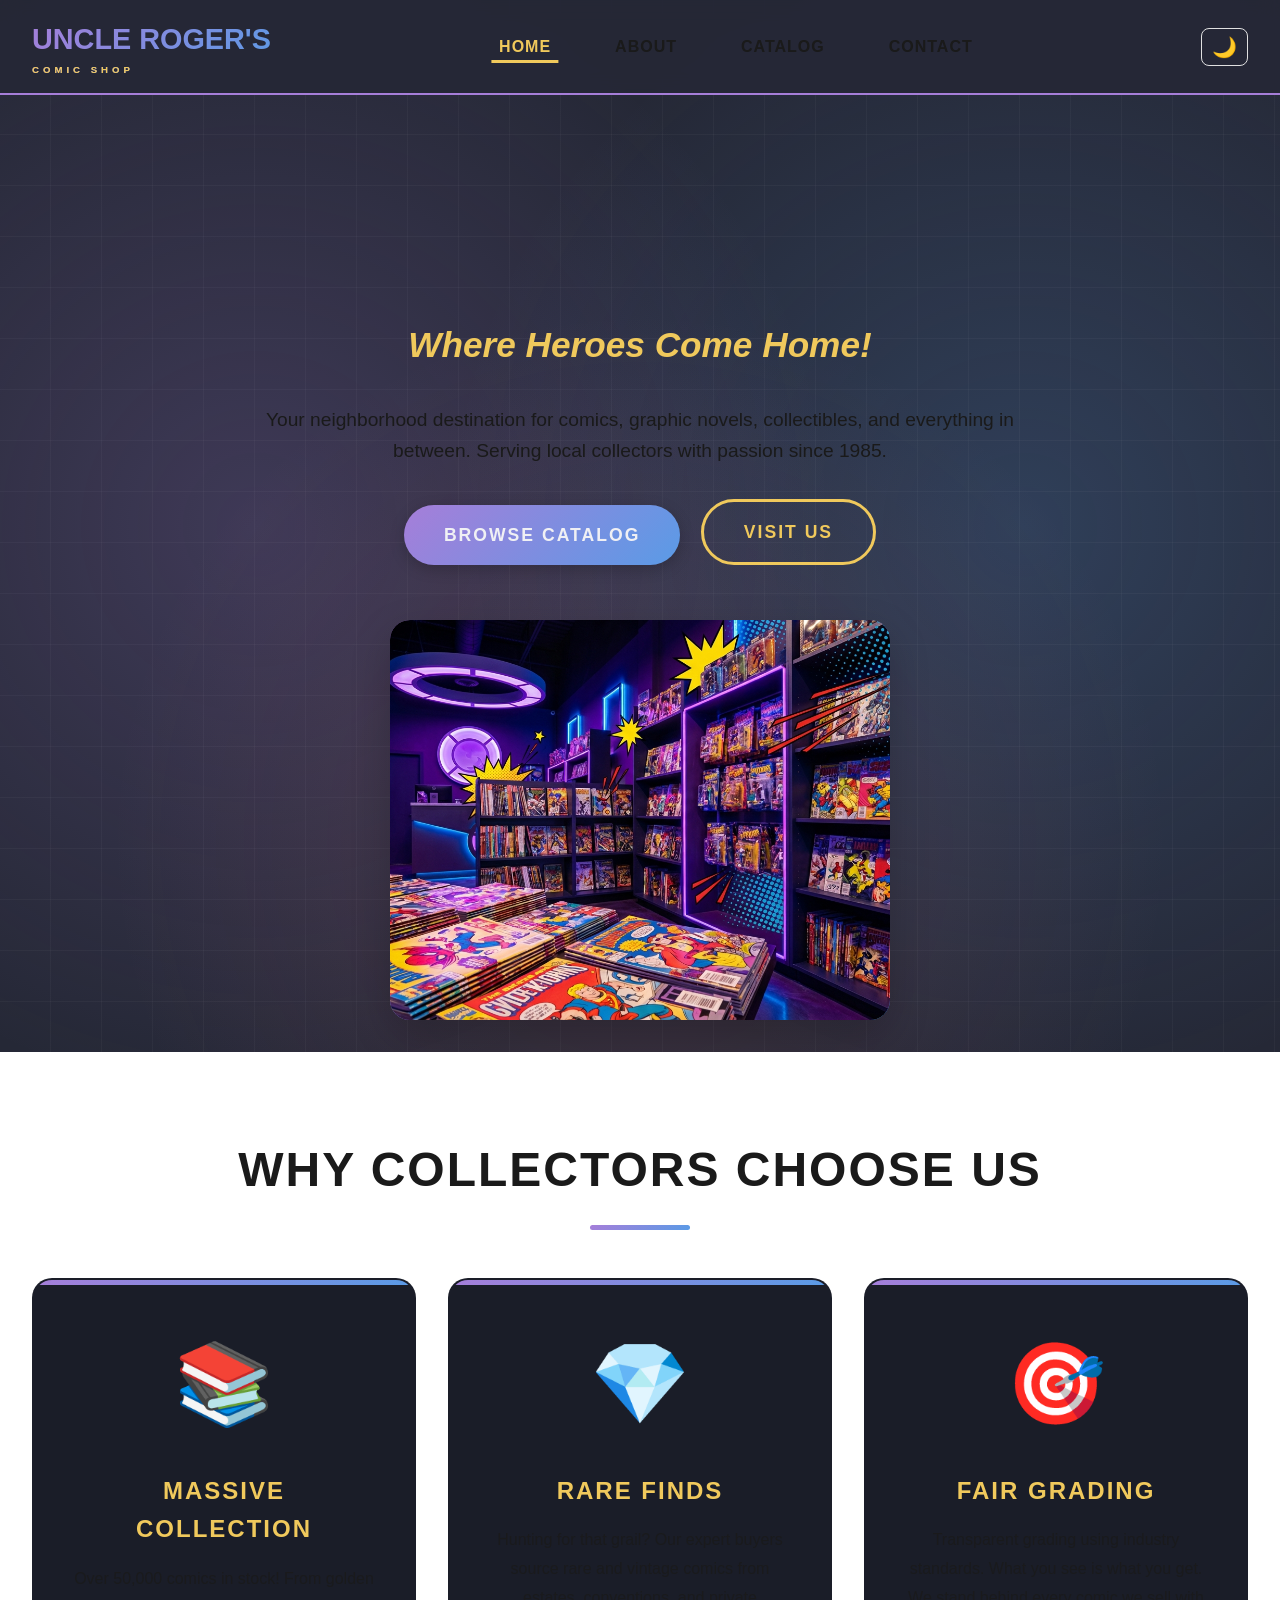
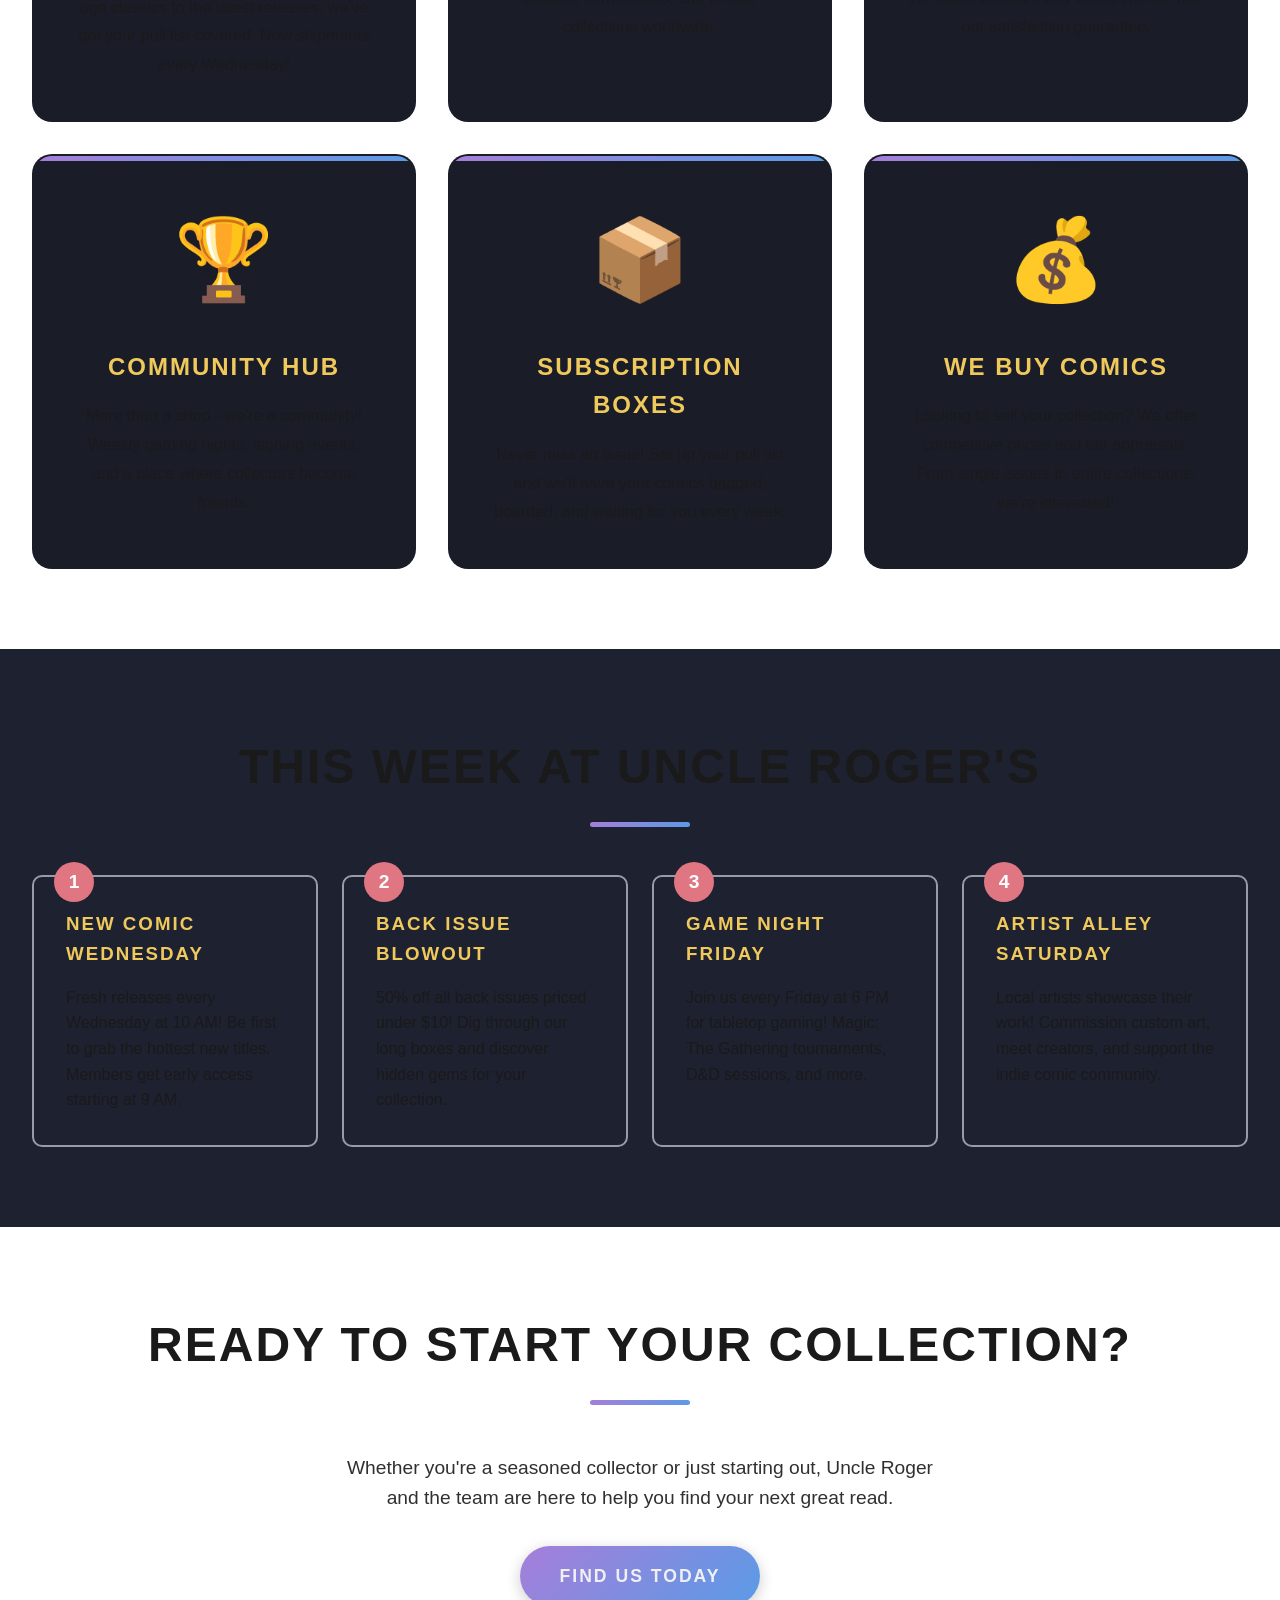
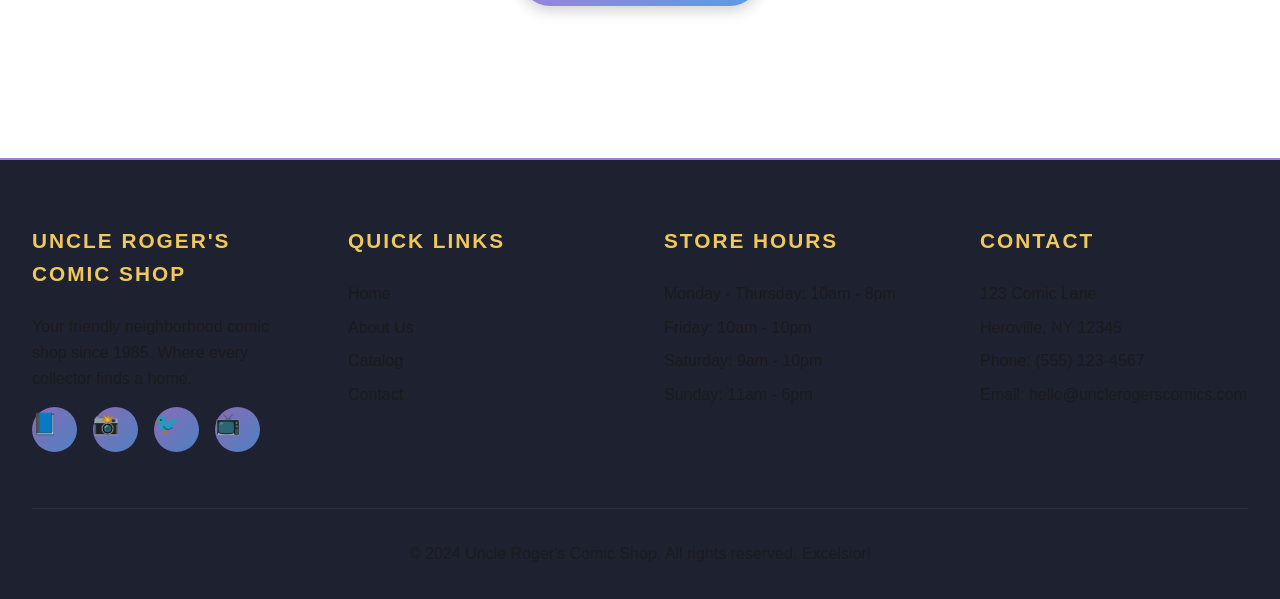
==== index.html @ 34885dcc "Initial commit: DIG4503 week 5 static site Co-Authored-By: Claude Opus 4.6 <noreply@anthropic.com>" ====
<!DOCTYPE html>
<html lang="en">

<head>
  <meta charset="UTF-8">
  <meta name="viewport" content="width=device-width, initial-scale=1.0">
  <meta name="description"
    content="Uncle Roger's Comic Shop - Your local destination for comics, collectibles, and community. Serving collectors since 1985.">
  <title>Uncle Roger's Comic Shop | Home</title>
  <script>
    document.documentElement.classList.add('no-transition');
    try {
      const saved = localStorage.getItem('theme');
      if (saved === 'dark') {
        document.documentElement.setAttribute('data-theme', 'dark');
      } else if (!saved && window.matchMedia('(prefers-color-scheme: dark)').matches) {
        document.documentElement.setAttribute('data-theme', 'dark');
      }
    } catch (e) {
      // localStorage not available, check system preference only
      if (window.matchMedia('(prefers-color-scheme: dark)').matches) {
        document.documentElement.setAttribute('data-theme', 'dark');
      }
    }
    window.addEventListener('DOMContentLoaded', () => {
      requestAnimationFrame(() => {
        document.documentElement.classList.remove('no-transition');
      });
    });
  </script>
  <link rel="stylesheet" href="styles.css">
</head>

<body>
  <!-- Navigation -->
  <nav class="navbar">
    <div class="nav-container">
      <a href="index.html" class="logo">
        UNCLE ROGER'S
        <span>COMIC SHOP</span>
      </a>
      <div class="menu-toggle" onclick="toggleMenu()">
        <span></span>
        <span></span>
        <span></span>
      </div>
      <ul class="nav-links" id="navLinks">
        <li><a href="index.html" class="active">Home</a></li>
        <li><a href="about.html">About</a></li>
        <li><a href="menu.html">Catalog</a></li>
        <li><a href="contact.html">Contact</a></li>
      </ul>
      <button id="theme-toggle" aria-label="Toggle dark mode">🌙</button>
    </div>
  </nav>

  <!-- Hero Section -->
  <section class="hero">
    <div class="hero-wrapper">
      <div class="hero-content">
        <h1 class="fade-in">UNCLE ROGER'S<br>COMIC SHOP</h1>
        <p class="tagline fade-in delay-1">Where Heroes Come Home!</p>
        <p class="fade-in delay-2">
          Your neighborhood destination for comics, graphic novels, collectibles,
          and everything in between. Serving local collectors with passion since 1985.
        </p>
        <div class="fade-in delay-3">
          <a href="menu.html" class="btn btn-primary">Browse Catalog</a>
          <a href="contact.html" class="btn btn-secondary" style="margin-left: 1rem;">Visit Us</a>
        </div>
      </div>
      <div class="hero-image fade-in delay-2">
        <div class="image-placeholder">
          <img src="public/images/hero.jpg" alt="Uncle Roger's Comic Shop - Bold 90s Comic Book Collection">
        </div>
      </div>
    </div>
  </section>

  <!-- Features Section -->
  <section class="section">
    <h2 class="section-title">Why Collectors Choose Us</h2>
    <div class="features-grid">
      <div class="feature-card fade-in">
        <span class="feature-icon">📚</span>
        <h3>Massive Collection</h3>
        <p>Over 50,000 comics in stock! From golden age classics to the latest releases, we've got your pull list
          covered. New shipments every Wednesday!</p>
      </div>
      <div class="feature-card fade-in delay-1">
        <span class="feature-icon">💎</span>
        <h3>Rare Finds</h3>
        <p>Hunting for that grail? Our expert buyers source rare and vintage comics from estates, conventions, and
          private collections worldwide.</p>
      </div>
      <div class="feature-card fade-in delay-2">
        <span class="feature-icon">🎯</span>
        <h3>Fair Grading</h3>
        <p>Transparent grading using industry standards. What you see is what you get. We stand behind every comic we
          sell with our satisfaction guarantee.</p>
      </div>
      <div class="feature-card fade-in delay-3">
        <span class="feature-icon">🏆</span>
        <h3>Community Hub</h3>
        <p>More than a shop - we're a community! Weekly gaming nights, signing events, and a place where collectors
          become friends.</p>
      </div>
      <div class="feature-card fade-in delay-4">
        <span class="feature-icon">📦</span>
        <h3>Subscription Boxes</h3>
        <p>Never miss an issue! Set up your pull list and we'll have your comics bagged, boarded, and waiting for you
          every week.</p>
      </div>
      <div class="feature-card fade-in">
        <span class="feature-icon">💰</span>
        <h3>We Buy Comics</h3>
        <p>Looking to sell your collection? We offer competitive prices and fair appraisals. From single issues to
          entire collections, we're interested!</p>
      </div>
    </div>
  </section>

  <!-- What's New Section -->
  <section class="section" style="background: var(--darker-bg); margin: 0; max-width: 100%; padding: 5rem 2rem;">
    <div style="max-width: 1400px; margin: 0 auto;">
      <h2 class="section-title">This Week at Uncle Roger's</h2>
      <div class="comic-panels">
        <div class="panel">
          <span class="panel-number">1</span>
          <h3 style="color: var(--primary-yellow); margin-bottom: 1rem;">New Comic Wednesday</h3>
          <p>Fresh releases every Wednesday at 10 AM! Be first to grab the hottest new titles. Members get early access
            starting at 9 AM.</p>
        </div>
        <div class="panel">
          <span class="panel-number">2</span>
          <h3 style="color: var(--primary-yellow); margin-bottom: 1rem;">Back Issue Blowout</h3>
          <p>50% off all back issues priced under $10! Dig through our long boxes and discover hidden gems for your
            collection.</p>
        </div>
        <div class="panel">
          <span class="panel-number">3</span>
          <h3 style="color: var(--primary-yellow); margin-bottom: 1rem;">Game Night Friday</h3>
          <p>Join us every Friday at 6 PM for tabletop gaming! Magic: The Gathering tournaments, D&D sessions, and more.
          </p>
        </div>
        <div class="panel">
          <span class="panel-number">4</span>
          <h3 style="color: var(--primary-yellow); margin-bottom: 1rem;">Artist Alley Saturday</h3>
          <p>Local artists showcase their work! Commission custom art, meet creators, and support the indie comic
            community.</p>
        </div>
      </div>
    </div>
  </section>

  <!-- CTA Section -->
  <section class="section" style="text-align: center;">
    <h2 class="section-title">Ready to Start Your Collection?</h2>
    <p style="font-size: 1.2rem; max-width: 600px; margin: 0 auto 2rem; opacity: 0.9;">
      Whether you're a seasoned collector or just starting out, Uncle Roger and the team
      are here to help you find your next great read.
    </p>
    <a href="contact.html" class="btn btn-primary">Find Us Today</a>
  </section>

  <!-- Footer -->
  <footer class="footer">
    <div class="footer-content">
      <div class="footer-section">
        <h3>Uncle Roger's Comic Shop</h3>
        <p>Your friendly neighborhood comic shop since 1985. Where every collector finds a home.</p>
        <div class="social-links">
          <a href="#" class="social-link">📘</a>
          <a href="#" class="social-link">📸</a>
          <a href="#" class="social-link">🐦</a>
          <a href="#" class="social-link">📺</a>
        </div>
      </div>
      <div class="footer-section">
        <h3>Quick Links</h3>
        <a href="index.html">Home</a>
        <a href="about.html">About Us</a>
        <a href="menu.html">Catalog</a>
        <a href="contact.html">Contact</a>
      </div>
      <div class="footer-section">
        <h3>Store Hours</h3>
        <p>Monday - Thursday: 10am - 8pm</p>
        <p>Friday: 10am - 10pm</p>
        <p>Saturday: 9am - 10pm</p>
        <p>Sunday: 11am - 6pm</p>
      </div>
      <div class="footer-section">
        <h3>Contact</h3>
        <p>123 Comic Lane</p>
        <p>Heroville, NY 12345</p>
        <p>Phone: (555) 123-4567</p>
        <p>Email: hello@unclerogerscomics.com</p>
      </div>
    </div>
    <div class="footer-bottom">
      <p>&copy; 2024 Uncle Roger's Comic Shop. All rights reserved. Excelsior!</p>
    </div>
  </footer>

  <script>
    function toggleMenu() {
      document.getElementById('navLinks').classList.toggle('active');
    }

    const toggle = document.getElementById('theme-toggle');

    const currentTheme = document.documentElement.getAttribute('data-theme');
    toggle.textContent = currentTheme === 'dark' ? '☀️' : '🌙';

    toggle.addEventListener('click', () => {
      const isDark = document.documentElement.getAttribute('data-theme') === 'dark';
      if (isDark) {
        document.documentElement.removeAttribute('data-theme');
        toggle.textContent = '🌙';
      } else {
        document.documentElement.setAttribute('data-theme', 'dark');
        toggle.textContent = '☀️';
      }
      try {
        localStorage.setItem('theme', isDark ? 'light' : 'dark');
      } catch (e) {
        // Saving failed, toggle still works for this session
      }
    });

    // Listen for OS theme changes
    window.matchMedia('(prefers-color-scheme: dark)').addEventListener('change', (e) => {
      try {
        const saved = localStorage.getItem('theme');
        if (saved) return; // User made a manual choice, respect it
      } catch (err) {}

      if (e.matches) {
        document.documentElement.setAttribute('data-theme', 'dark');
        toggle.textContent = '☀️';
      } else {
        document.documentElement.removeAttribute('data-theme');
        toggle.textContent = '🌙';
      }
    });
  </script>
</body>

</html>
---- styles.css ----
/* Uncle Roger's Comic Shop - Styles */

/* ===== LIGHT THEME (default) ===== */
:root {
  --color-bg: #ffffff;
  --color-bg-secondary: #f5f5f5;
  --color-text: #1a1a1a;
  --color-text-secondary: #555555;
  --color-border: #e0e0e0;
  --color-accent: #3b82f6;
  --color-accent-hover: #2563eb;

  --primary-red: #e07682;
  --primary-yellow: #f0c95c;
  --primary-blue: #5a9be6;
  --primary-purple: #a67ed9;
  --primary-green: #4dc9a4;
  --dark-bg: #252836;
  --darker-bg: #1e2130;
  --light-text: #f0f0f4;
  --muted-text: #9a9aab;
  --card-bg: #1a1d28;
  --accent-orange: #e8956b;
  --gradient-comic: linear-gradient(135deg, var(--primary-purple), var(--primary-blue));
}

/* ===== DARK THEME ===== */
[data-theme="dark"] {
  --color-bg: #121212;
  --color-bg-secondary: #1e1e1e;
  --color-text: #e4e4e4;
  --color-text-secondary: #a0a0a0;
  --color-border: #2e2e2e;
  --color-accent: #60a5fa;
  --color-accent-hover: #93c5fd;
}

/* No-transition on page load (prevents flash) */
.no-transition,
.no-transition * {
  transition: none !important;
}

/* Smooth theme transition */
body,
main,
header,
footer,
nav,
section,
article,
aside,
div,
p,
a,
button,
input,
textarea,
select,
table,
th,
td {
  transition: background-color 0.3s ease, color 0.3s ease, border-color 0.3s ease;
}

/* Reset & Base */
* {
  margin: 0;
  padding: 0;
  box-sizing: border-box;
}

html {
  scroll-behavior: smooth;
}

body {
  font-family: 'Segoe UI', Tahoma, Geneva, Verdana, sans-serif;
  background: var(--color-bg);
  color: var(--color-text);
  line-height: 1.6;
  overflow-x: hidden;
}

a {
  text-decoration: none;
  color: inherit;
}

ul {
  list-style: none;
}

img {
  max-width: 100%;
  height: auto;
}

/* Headers */
h1, h2, h3, h4 {
  font-family: 'Segoe UI', Tahoma, Geneva, Verdana, sans-serif;
  font-weight: 800;
  text-transform: uppercase;
  letter-spacing: 2px;
}

/* Navigation */
.navbar {
  position: fixed;
  top: 0;
  left: 0;
  right: 0;
  z-index: 1000;
  background: rgba(37, 40, 54, 0.95);
  backdrop-filter: blur(10px);
  padding: 1rem 2rem;
  border-bottom: 2px solid var(--primary-purple);
}

.nav-container {
  max-width: 1400px;
  margin: 0 auto;
  display: flex;
  justify-content: space-between;
  align-items: center;
}

.logo {
  font-size: 1.8rem;
  font-weight: bold;
  background: var(--gradient-comic);
  -webkit-background-clip: text;
  -webkit-text-fill-color: transparent;
  background-clip: text;
  text-shadow: none;
}

.logo span {
  display: block;
  font-size: 0.6rem;
  letter-spacing: 4px;
  background: var(--primary-yellow);
  -webkit-background-clip: text;
  background-clip: text;
}

.nav-links {
  display: flex;
  gap: 2rem;
}

.nav-links a {
  font-weight: 600;
  text-transform: uppercase;
  letter-spacing: 1px;
  padding: 0.5rem 1rem;
  border-radius: 5px;
  transition: all 0.3s ease;
  position: relative;
}

.nav-links a::after {
  content: '';
  position: absolute;
  bottom: 0;
  left: 50%;
  transform: translateX(-50%);
  width: 0;
  height: 3px;
  background: var(--primary-yellow);
  transition: width 0.3s ease;
}

.nav-links a:hover::after,
.nav-links a.active::after {
  width: 80%;
}

.nav-links a:hover {
  color: var(--primary-yellow);
}

.nav-links a.active {
  color: var(--primary-yellow);
}

/* Theme Toggle Button */
#theme-toggle {
  background: transparent;
  border: 1px solid var(--color-border);
  border-radius: 8px;
  cursor: pointer;
  font-size: 1.25rem;
  padding: 6px 10px;
  color: var(--color-text);
  transition: background-color 0.3s ease, border-color 0.3s ease;
}

#theme-toggle:hover {
  background-color: var(--color-bg-secondary);
}

/* Mobile Menu Toggle */
.menu-toggle {
  display: none;
  flex-direction: column;
  gap: 5px;
  cursor: pointer;
  padding: 10px;
}

.menu-toggle span {
  width: 30px;
  height: 3px;
  background: var(--primary-yellow);
  border-radius: 3px;
  transition: all 0.3s ease;
}

/* Hero Section */
.hero {
  min-height: 100vh;
  display: flex;
  align-items: center;
  justify-content: center;
  text-align: center;
  padding: 6rem 2rem 2rem;
  background:
    radial-gradient(circle at 20% 50%, rgba(166, 126, 217, 0.2) 0%, transparent 50%),
    radial-gradient(circle at 80% 50%, rgba(90, 155, 230, 0.2) 0%, transparent 50%),
    radial-gradient(circle at 50% 80%, rgba(224, 118, 130, 0.15) 0%, transparent 50%),
    var(--dark-bg);
  position: relative;
  overflow: hidden;
}

.hero::before {
  content: '';
  position: absolute;
  top: 0;
  left: 0;
  right: 0;
  bottom: 0;
  background-image:
    repeating-linear-gradient(
      0deg,
      transparent,
      transparent 50px,
      rgba(255, 255, 255, 0.03) 50px,
      rgba(255, 255, 255, 0.03) 51px
    ),
    repeating-linear-gradient(
      90deg,
      transparent,
      transparent 50px,
      rgba(255, 255, 255, 0.03) 50px,
      rgba(255, 255, 255, 0.03) 51px
    );
  pointer-events: none;
}

.hero-wrapper {
  position: relative;
  z-index: 1;
  display: flex;
  flex-direction: column;
  align-items: center;
  justify-content: center;
  gap: 3rem;
  max-width: 1000px;
  width: 100%;
  margin: 0 auto;
}

.hero-content {
  max-width: 800px;
  margin: 0 auto;
}

.hero-image {
  max-width: 500px;
  width: 100%;
  display: flex;
  align-items: center;
  justify-content: center;
  margin: 0 auto;
}

.image-placeholder {
  width: 100%;
  height: 400px;
  background: var(--gradient-comic);
  border-radius: 20px;
  overflow: hidden;
  box-shadow: 0 15px 40px rgba(0, 0, 0, 0.2);
}

.image-placeholder img {
  width: 100%;
  height: 100%;
  object-fit: cover;
}

.hero h1 {
  font-size: 4rem;
  margin-bottom: 1rem;
  text-shadow: 3px 3px 6px rgba(0, 0, 0, 0.3);
  animation: heroFloat 3s ease-in-out infinite;
}

@keyframes heroFloat {
  0%, 100% { transform: translateY(0); }
  50% { transform: translateY(-10px); }
}

.hero .tagline {
  font-size: 2.2rem;
  color: var(--primary-yellow);
  margin-bottom: 2rem;
  font-style: italic;
  font-weight: 600;
}

.hero p {
  font-size: 1.2rem;
  margin-bottom: 2rem;
  opacity: 0.9;
}

/* Buttons */
.btn {
  display: inline-block;
  padding: 1rem 2.5rem;
  font-size: 1.1rem;
  font-weight: bold;
  font-family: 'Segoe UI', Tahoma, Geneva, Verdana, sans-serif;
  text-transform: uppercase;
  letter-spacing: 2px;
  border: none;
  border-radius: 50px;
  cursor: pointer;
  transition: all 0.3s ease;
  position: relative;
  overflow: hidden;
}

.btn-primary {
  background: var(--gradient-comic);
  color: var(--light-text);
  box-shadow: 0 4px 15px rgba(0, 0, 0, 0.2);
}

.btn-primary:hover {
  transform: translateY(-3px);
  box-shadow: 0 8px 25px rgba(0, 0, 0, 0.3);
}

.btn-secondary {
  background: transparent;
  color: var(--primary-yellow);
  border: 3px solid var(--primary-yellow);
}

.btn-secondary:hover {
  background: var(--primary-yellow);
  color: var(--dark-bg);
}

/* Sections */
.section {
  padding: 5rem 2rem;
  max-width: 1400px;
  margin: 0 auto;
}

.section-title {
  text-align: center;
  font-size: 3rem;
  margin-bottom: 3rem;
  position: relative;
}

.section-title::after {
  content: '';
  display: block;
  width: 100px;
  height: 5px;
  background: var(--gradient-comic);
  margin: 1rem auto 0;
  border-radius: 5px;
}

/* Feature Cards */
.features-grid {
  display: grid;
  grid-template-columns: repeat(auto-fit, minmax(300px, 1fr));
  gap: 2rem;
  margin-top: 3rem;
}

.feature-card {
  background: var(--card-bg);
  border-radius: 20px;
  padding: 2.5rem;
  text-align: center;
  border: 2px solid transparent;
  transition: all 0.3s ease;
  position: relative;
  overflow: hidden;
}

.feature-card::before {
  content: '';
  position: absolute;
  top: 0;
  left: 0;
  right: 0;
  height: 5px;
  background: var(--gradient-comic);
}

.feature-card:hover {
  transform: translateY(-10px);
  border-color: var(--primary-purple);
  box-shadow: 0 20px 40px rgba(0, 0, 0, 0.25);
}

.feature-icon {
  font-size: 5rem;
  margin-bottom: 1.5rem;
  display: block;
}

.feature-card h3 {
  font-size: 1.5rem;
  margin-bottom: 1rem;
  color: var(--primary-yellow);
}

.feature-card p {
  opacity: 0.8;
  line-height: 1.8;
}

/* Comic Panel Section */
.comic-panels {
  display: grid;
  grid-template-columns: repeat(auto-fit, minmax(280px, 1fr));
  gap: 1.5rem;
  margin-top: 3rem;
}

.panel {
  background: var(--darker-bg);
  border: 2px solid var(--muted-text);
  border-radius: 10px;
  padding: 2rem;
  position: relative;
  transition: all 0.3s ease;
}

.panel:hover {
  transform: scale(1.02);
  border-color: var(--primary-yellow);
}

.panel-number {
  position: absolute;
  top: -15px;
  left: 20px;
  background: var(--primary-red);
  color: white;
  width: 40px;
  height: 40px;
  border-radius: 50%;
  display: flex;
  align-items: center;
  justify-content: center;
  font-weight: bold;
  font-size: 1.2rem;
}

/* About Page */
.about-hero {
  background:
    linear-gradient(135deg, rgba(166, 126, 217, 0.5), rgba(90, 155, 230, 0.5)),
    var(--darker-bg);
  padding: 10rem 2rem 5rem;
  text-align: center;
}

.about-hero h1 {
  font-size: 3.5rem;
  margin-bottom: 1rem;
}

/* Hero Banner Layout */
.hero-banner-wrapper {
  display: flex;
  align-items: center;
  justify-content: center;
  gap: 3rem;
  max-width: 1200px;
  margin: 0 auto;
}

.hero-banner-text {
  flex: 1;
  max-width: 500px;
}

.hero-banner-text p {
  font-size: 1.3rem;
}

.hero-banner-image {
  flex: 0 0 auto;
}

.hero-banner-image img {
  width: 400px;
  height: 280px;
  object-fit: cover;
  border-radius: 15px;
  box-shadow: 0 15px 40px rgba(0, 0, 0, 0.3);
}

@media (max-width: 992px) {
  .hero-banner-wrapper {
    flex-direction: column;
    text-align: center;
    gap: 2rem;
  }

  .hero-banner-image img {
    width: 350px;
    height: 240px;
  }
}

@media (max-width: 576px) {
  .hero-banner-image img {
    width: 280px;
    height: 200px;
  }
}

.about-content {
  display: grid;
  grid-template-columns: 1fr 1fr;
  gap: 4rem;
  align-items: center;
}

.about-image {
  background: var(--gradient-comic);
  border-radius: 20px;
  height: 400px;
  display: flex;
  align-items: center;
  justify-content: center;
  font-size: 10rem;
  box-shadow: 0 20px 40px rgba(0, 0, 0, 0.25);
}

.about-text h2 {
  font-size: 2.5rem;
  color: var(--primary-yellow);
  margin-bottom: 1.5rem;
}

.about-text p {
  font-size: 1.1rem;
  margin-bottom: 1.5rem;
  opacity: 0.9;
}

/* Timeline */
.timeline {
  position: relative;
  max-width: 800px;
  margin: 4rem auto;
  padding-left: 3rem;
}

.timeline::before {
  content: '';
  position: absolute;
  left: 0;
  top: 0;
  bottom: 0;
  width: 4px;
  background: var(--gradient-comic);
  border-radius: 4px;
}

.timeline-item {
  position: relative;
  padding-bottom: 3rem;
}

.timeline-item::before {
  content: '';
  position: absolute;
  left: -3rem;
  top: 0;
  width: 20px;
  height: 20px;
  background: var(--primary-yellow);
  border-radius: 50%;
  transform: translateX(-8px);
}

.timeline-item h3 {
  color: var(--primary-blue);
  margin-bottom: 0.5rem;
}

/* Menu/Catalog Page */
.menu-hero {
  background:
    linear-gradient(135deg, rgba(224, 118, 130, 0.5), rgba(232, 149, 107, 0.5)),
    var(--darker-bg);
  padding: 10rem 2rem 5rem;
  text-align: center;
}

.menu-categories {
  display: flex;
  justify-content: center;
  gap: 1rem;
  flex-wrap: wrap;
  margin-bottom: 3rem;
}

.category-btn {
  padding: 0.75rem 1.5rem;
  background: var(--card-bg);
  border: 2px solid var(--primary-purple);
  color: var(--light-text);
  border-radius: 30px;
  cursor: pointer;
  transition: all 0.3s ease;
  font-weight: 600;
  font-family: 'Segoe UI', Tahoma, Geneva, Verdana, sans-serif;
}

.category-btn:hover,
.category-btn.active {
  background: var(--primary-purple);
  color: var(--light-text);
}

.menu-grid {
  display: grid;
  grid-template-columns: repeat(auto-fit, minmax(280px, 1fr));
  gap: 2rem;
}

.menu-item {
  background: var(--card-bg);
  border-radius: 15px;
  overflow: hidden;
  transition: all 0.3s ease;
  border: 2px solid transparent;
}

.menu-item:hover {
  transform: translateY(-10px);
  border-color: var(--primary-purple);
  box-shadow: 0 20px 40px rgba(0, 0, 0, 0.25);
}

.menu-item-image {
  height: 200px;
  background: var(--gradient-comic);
  display: flex;
  align-items: center;
  justify-content: center;
  font-size: 6rem;
}

.menu-item-content {
  padding: 1.5rem;
}

.menu-item h3 {
  font-size: 1.3rem;
  margin-bottom: 0.5rem;
  color: var(--primary-yellow);
}

.menu-item .category {
  font-size: 0.85rem;
  color: var(--primary-blue);
  text-transform: uppercase;
  letter-spacing: 2px;
  margin-bottom: 0.5rem;
}

.menu-item .description {
  font-size: 0.95rem;
  opacity: 0.8;
  margin-bottom: 1rem;
}

.menu-item .price {
  font-size: 1.5rem;
  font-weight: bold;
  color: var(--primary-green);
}

/* Contact Page */
.contact-hero {
  background:
    linear-gradient(135deg, rgba(77, 201, 164, 0.5), rgba(90, 155, 230, 0.5)),
    var(--darker-bg);
  padding: 10rem 2rem 5rem;
  text-align: center;
}

.contact-wrapper {
  display: grid;
  grid-template-columns: 1fr 1fr;
  gap: 4rem;
}

.contact-info {
  background: var(--card-bg);
  padding: 3rem;
  border-radius: 20px;
}

.contact-info h2 {
  color: var(--primary-yellow);
  margin-bottom: 2rem;
}

.info-item {
  display: flex;
  align-items: flex-start;
  gap: 1.5rem;
  margin-bottom: 2rem;
}

.info-icon {
  font-size: 2.5rem;
  flex-shrink: 0;
}

.info-item h3 {
  font-size: 1.1rem;
  margin-bottom: 0.5rem;
}

.info-item p {
  opacity: 0.8;
}

.contact-form {
  background: var(--card-bg);
  padding: 3rem;
  border-radius: 20px;
}

.contact-form h2 {
  color: var(--primary-yellow);
  margin-bottom: 2rem;
}

.form-group {
  margin-bottom: 1.5rem;
}

.form-group label {
  display: block;
  margin-bottom: 0.5rem;
  font-weight: 600;
}

.form-group input,
.form-group textarea,
.form-group select {
  width: 100%;
  padding: 1rem;
  background: var(--darker-bg);
  border: 2px solid transparent;
  border-radius: 10px;
  color: var(--light-text);
  font-size: 1rem;
  font-family: 'Segoe UI', Tahoma, Geneva, Verdana, sans-serif;
  transition: all 0.3s ease;
}

.form-group input:focus,
.form-group textarea:focus,
.form-group select:focus {
  outline: none;
  border-color: var(--primary-purple);
  box-shadow: 0 0 10px rgba(154, 123, 199, 0.2);
}

.form-group textarea {
  min-height: 150px;
  resize: vertical;
}

/* Map Placeholder */
.map-placeholder {
  background: var(--card-bg);
  border-radius: 20px;
  overflow: hidden;
  position: relative;
  min-height: 400px;
}

.map-placeholder img {
  width: 100%;
  height: 100%;
  object-fit: cover;
  position: absolute;
  top: 0;
  left: 0;
}

.map-overlay {
  position: relative;
  z-index: 1;
  background: rgba(30, 32, 41, 0.9);
  padding: 3rem;
  text-align: center;
  height: 100%;
  display: flex;
  flex-direction: column;
  align-items: center;
  justify-content: center;
}

.map-overlay h3 {
  color: var(--primary-yellow);
  margin-bottom: 1rem;
}

.map-overlay p {
  opacity: 0.8;
  max-width: 500px;
  margin-bottom: 2rem;
}

/* Store Hours */
.hours-grid {
  display: grid;
  grid-template-columns: repeat(auto-fit, minmax(150px, 1fr));
  gap: 1rem;
  margin-top: 2rem;
}

.hour-item {
  background: var(--darker-bg);
  padding: 1rem;
  border-radius: 10px;
  text-align: center;
}

.hour-item .day {
  font-weight: bold;
  color: var(--primary-yellow);
  margin-bottom: 0.5rem;
}

/* Footer */
.footer {
  background: var(--darker-bg);
  padding: 4rem 2rem 2rem;
  margin-top: 4rem;
  border-top: 2px solid var(--primary-purple);
}

.footer-content {
  max-width: 1400px;
  margin: 0 auto;
  display: grid;
  grid-template-columns: repeat(auto-fit, minmax(250px, 1fr));
  gap: 3rem;
}

.footer-section h3 {
  color: var(--primary-yellow);
  margin-bottom: 1.5rem;
  font-size: 1.3rem;
}

.footer-section p,
.footer-section a {
  opacity: 0.8;
  display: block;
  margin-bottom: 0.5rem;
  transition: all 0.3s ease;
}

.footer-section a:hover {
  opacity: 1;
  color: var(--primary-yellow);
}

.social-links {
  display: flex;
  gap: 1rem;
  margin-top: 1rem;
}

.social-link {
  width: 45px;
  height: 45px;
  background: var(--gradient-comic);
  border-radius: 50%;
  display: flex;
  align-items: center;
  justify-content: center;
  font-size: 1.3rem;
  transition: all 0.3s ease;
}

.social-link:hover {
  transform: scale(1.1) rotate(10deg);
}

.footer-bottom {
  max-width: 1400px;
  margin: 3rem auto 0;
  padding-top: 2rem;
  border-top: 1px solid rgba(255, 255, 255, 0.1);
  text-align: center;
  opacity: 0.7;
}

/* Animations */
.fade-in {
  opacity: 0;
  transform: translateY(30px);
  animation: fadeIn 0.8s ease forwards;
}

@keyframes fadeIn {
  to {
    opacity: 1;
    transform: translateY(0);
  }
}

.delay-1 { animation-delay: 0.2s; }
.delay-2 { animation-delay: 0.4s; }
.delay-3 { animation-delay: 0.6s; }
.delay-4 { animation-delay: 0.8s; }

/* Responsive Design */
@media (max-width: 992px) {
  .hero-image {
    max-width: 400px;
  }

  .image-placeholder {
    height: 300px;
  }

  .image-placeholder span {
    font-size: 4rem;
  }

  .hero h1 {
    font-size: 3rem;
  }

  .hero .tagline {
    font-size: 1.8rem;
  }

  .about-content {
    grid-template-columns: 1fr;
    text-align: center;
  }

  .about-image {
    order: -1;
    height: 300px;
  }

  .contact-wrapper {
    grid-template-columns: 1fr;
  }

  .section-title {
    font-size: 2.5rem;
  }
}

@media (max-width: 768px) {
  .menu-toggle {
    display: flex;
  }

  .nav-links {
    position: fixed;
    top: 70px;
    left: 0;
    right: 0;
    background: var(--darker-bg);
    flex-direction: column;
    align-items: center;
    padding: 2rem;
    gap: 1rem;
    transform: translateY(-150%);
    transition: transform 0.3s ease;
    border-bottom: 2px solid var(--primary-purple);
  }

  .nav-links.active {
    transform: translateY(0);
  }

  .hero {
    padding: 8rem 1rem 2rem;
  }

  .hero h1 {
    font-size: 2.2rem;
    text-shadow: 2px 2px 4px rgba(0, 0, 0, 0.3);
  }

  .hero .tagline {
    font-size: 1.2rem;
  }

  .image-placeholder {
    height: 250px;
  }

  .image-placeholder span {
    font-size: 3rem;
  }

  .section {
    padding: 3rem 1rem;
  }

  .section-title {
    font-size: 2rem;
  }

  .features-grid {
    grid-template-columns: 1fr;
  }

  .about-hero h1,
  .menu-hero h1,
  .contact-hero h1 {
    font-size: 2.5rem;
  }

  .btn {
    padding: 0.8rem 2rem;
    font-size: 1rem;
  }

  .hero .tagline {
    font-size: 1.5rem;
  }
}

@media (max-width: 480px) {
  .logo {
    font-size: 1.4rem;
  }

  .hero h1 {
    font-size: 1.8rem;
  }

  .hero .tagline {
    font-size: 1.3rem;
  }

  .image-placeholder {
    height: 200px;
  }

  .image-placeholder span {
    font-size: 2.5rem;
  }

  .menu-categories {
    flex-direction: column;
    align-items: center;
  }

  .footer-content {
    grid-template-columns: 1fr;
    text-align: center;
  }

  .social-links {
    justify-content: center;
  }
}
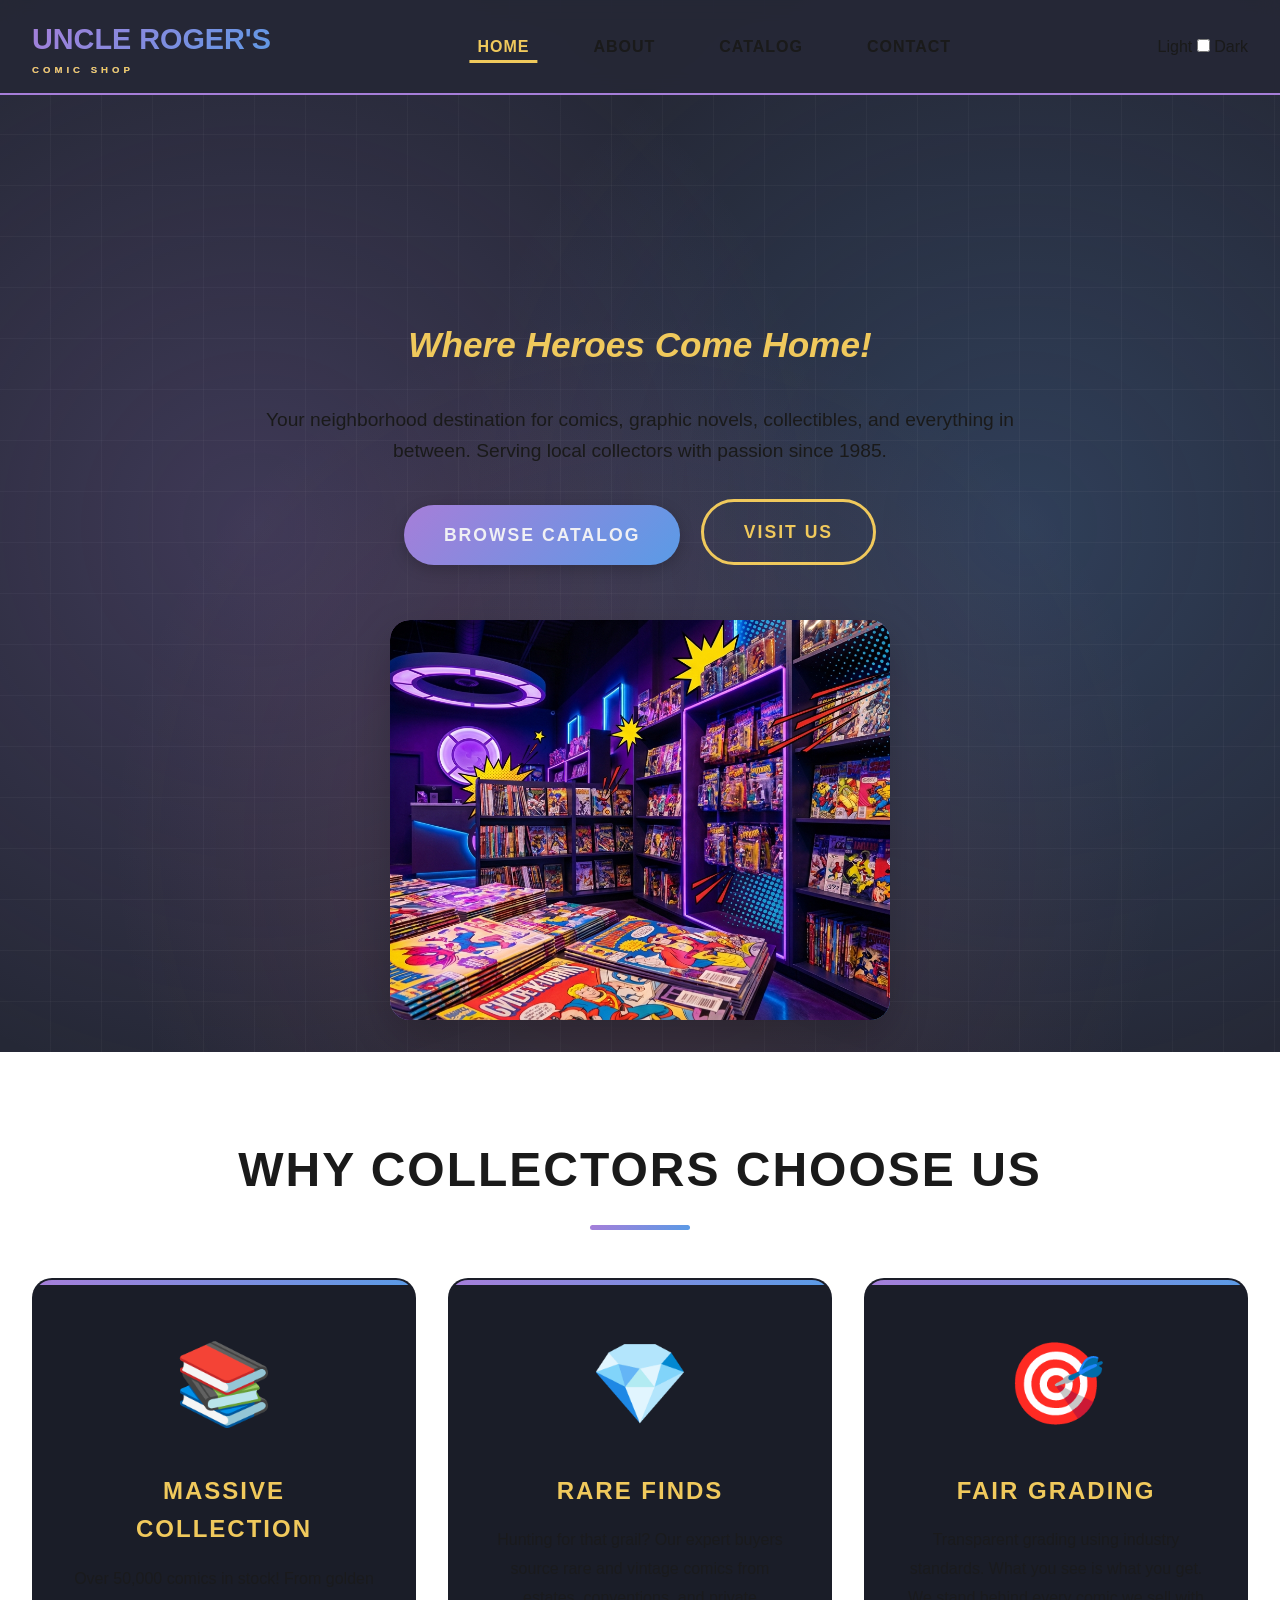
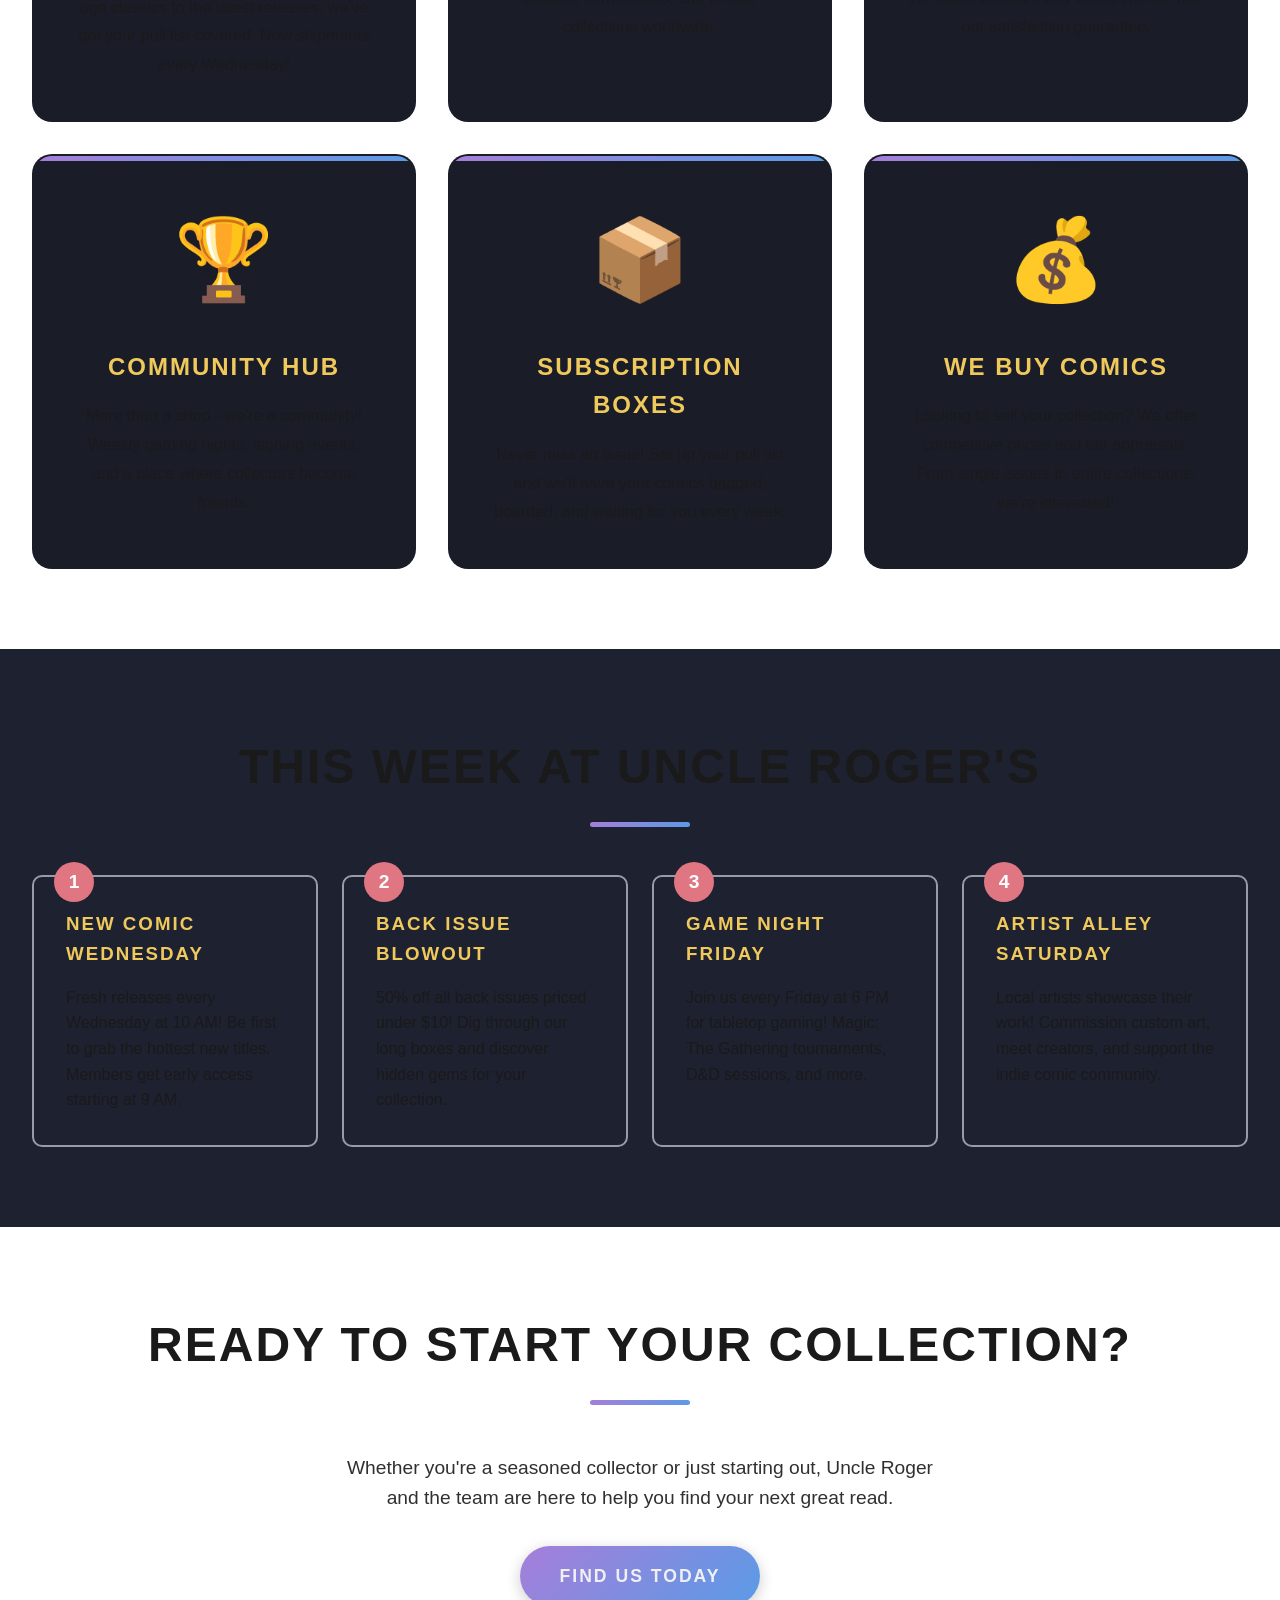
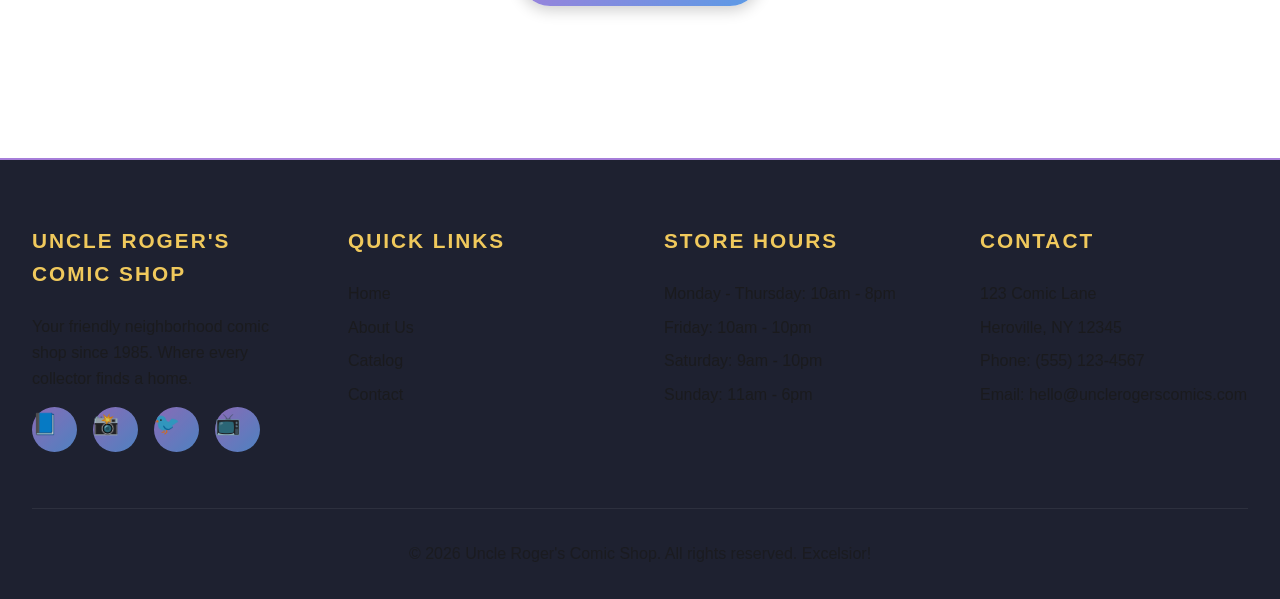
==== commit 1269af1e: "Polish: add README, preview screenshot, fix filename typo and footer year - Added README.md with pro" ====
--- a/index.html
+++ b/index.html
@@ -50,7 +50,14 @@
         <li><a href="menu.html">Catalog</a></li>
         <li><a href="contact.html">Contact</a></li>
       </ul>
-      <button id="theme-toggle" aria-label="Toggle dark mode">🌙</button>
+      <div class="theme-switch-wrapper">
+        <span class="theme-label light-label">Light</span>
+        <label class="theme-switch" for="theme-toggle">
+          <input type="checkbox" id="theme-toggle">
+          <span class="slider"></span>
+        </label>
+        <span class="theme-label dark-label">Dark</span>
+      </div>
     </div>
   </nav>
 
@@ -199,7 +206,7 @@
       </div>
     </div>
     <div class="footer-bottom">
-      <p>&copy; 2024 Uncle Roger's Comic Shop. All rights reserved. Excelsior!</p>
+      <p>&copy; 2026 Uncle Roger's Comic Shop. All rights reserved. Excelsior!</p>
     </div>
   </footer>
 
@@ -211,19 +218,16 @@
     const toggle = document.getElementById('theme-toggle');
 
     const currentTheme = document.documentElement.getAttribute('data-theme');
-    toggle.textContent = currentTheme === 'dark' ? '☀️' : '🌙';
-
-    toggle.addEventListener('click', () => {
-      const isDark = document.documentElement.getAttribute('data-theme') === 'dark';
-      if (isDark) {
+    toggle.checked = currentTheme === 'dark';
+
+    toggle.addEventListener('change', () => {
+      if (toggle.checked) {
+        document.documentElement.setAttribute('data-theme', 'dark');
+      } else {
         document.documentElement.removeAttribute('data-theme');
-        toggle.textContent = '🌙';
-      } else {
-        document.documentElement.setAttribute('data-theme', 'dark');
-        toggle.textContent = '☀️';
       }
       try {
-        localStorage.setItem('theme', isDark ? 'light' : 'dark');
+        localStorage.setItem('theme', toggle.checked ? 'dark' : 'light');
       } catch (e) {
         // Saving failed, toggle still works for this session
       }
@@ -238,10 +242,10 @@
 
       if (e.matches) {
         document.documentElement.setAttribute('data-theme', 'dark');
-        toggle.textContent = '☀️';
+        toggle.checked = true;
       } else {
         document.documentElement.removeAttribute('data-theme');
-        toggle.textContent = '🌙';
+        toggle.checked = false;
       }
     });
   </script>
